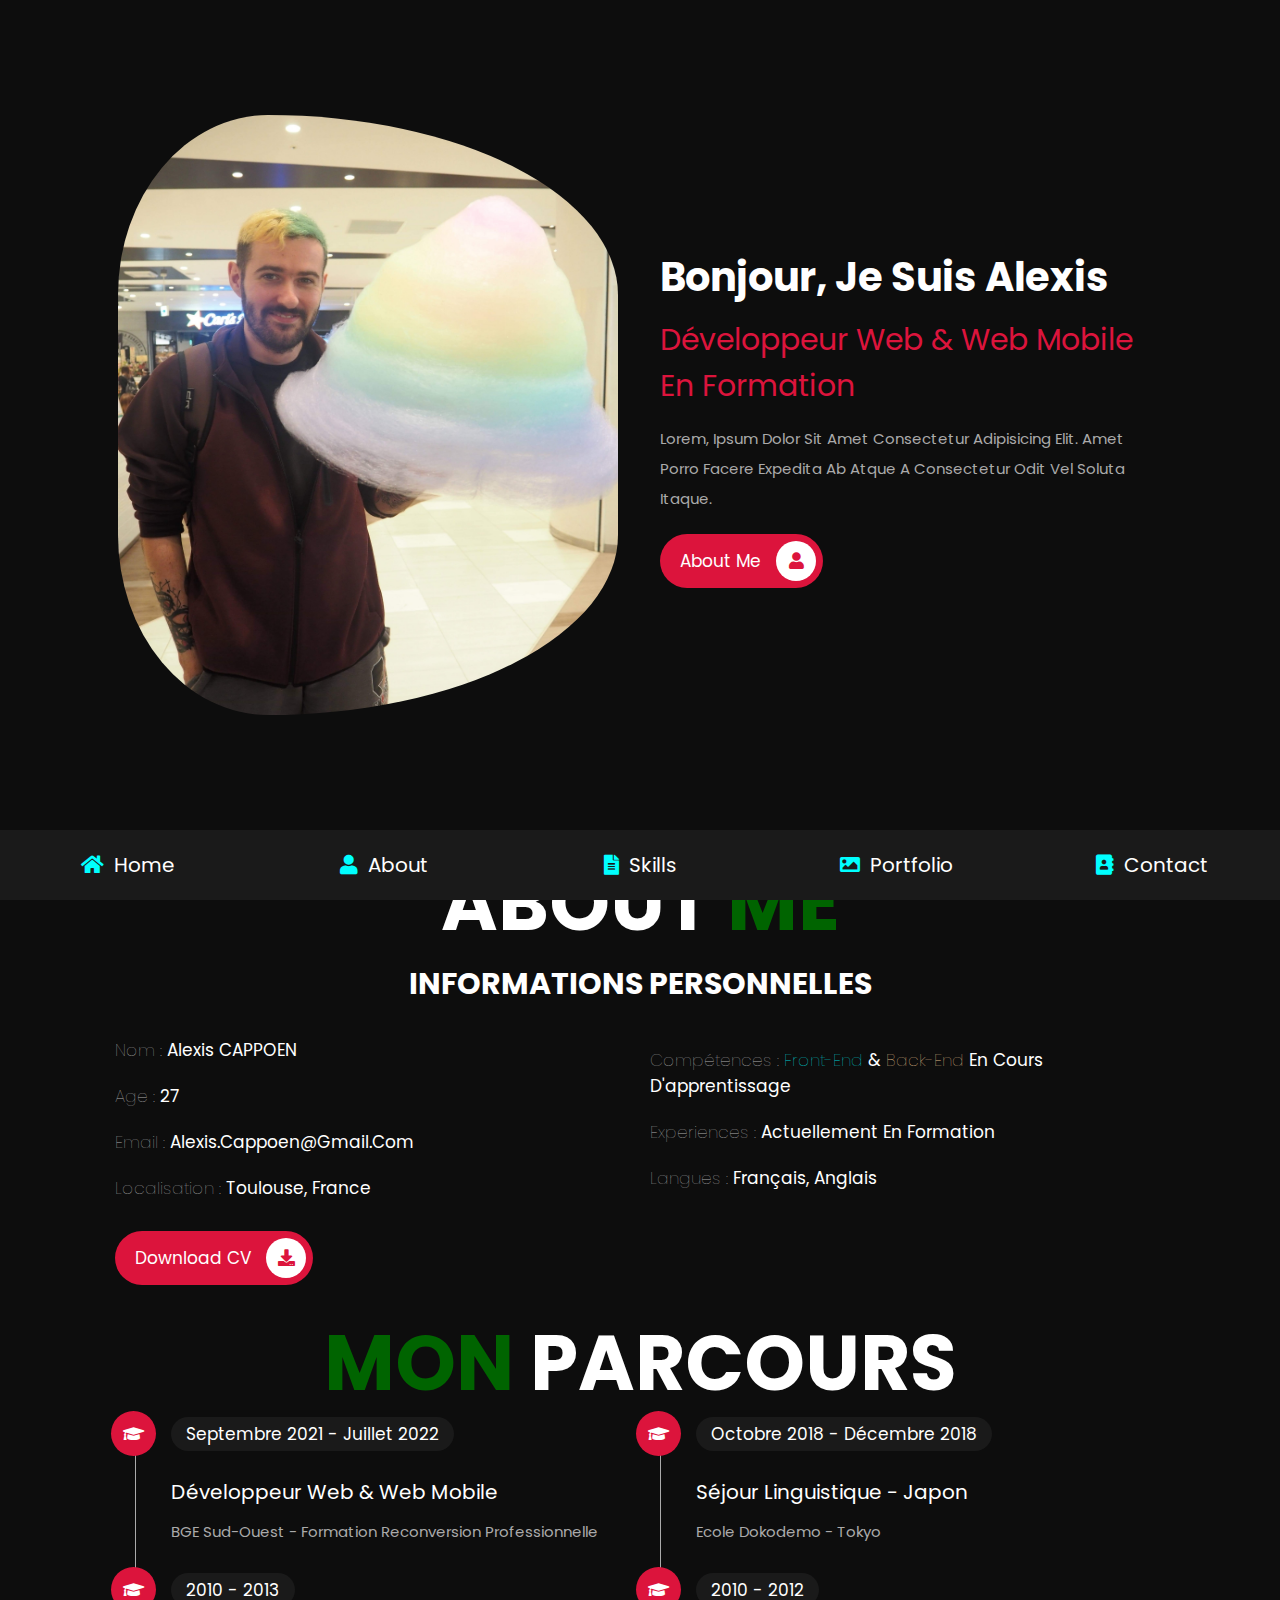
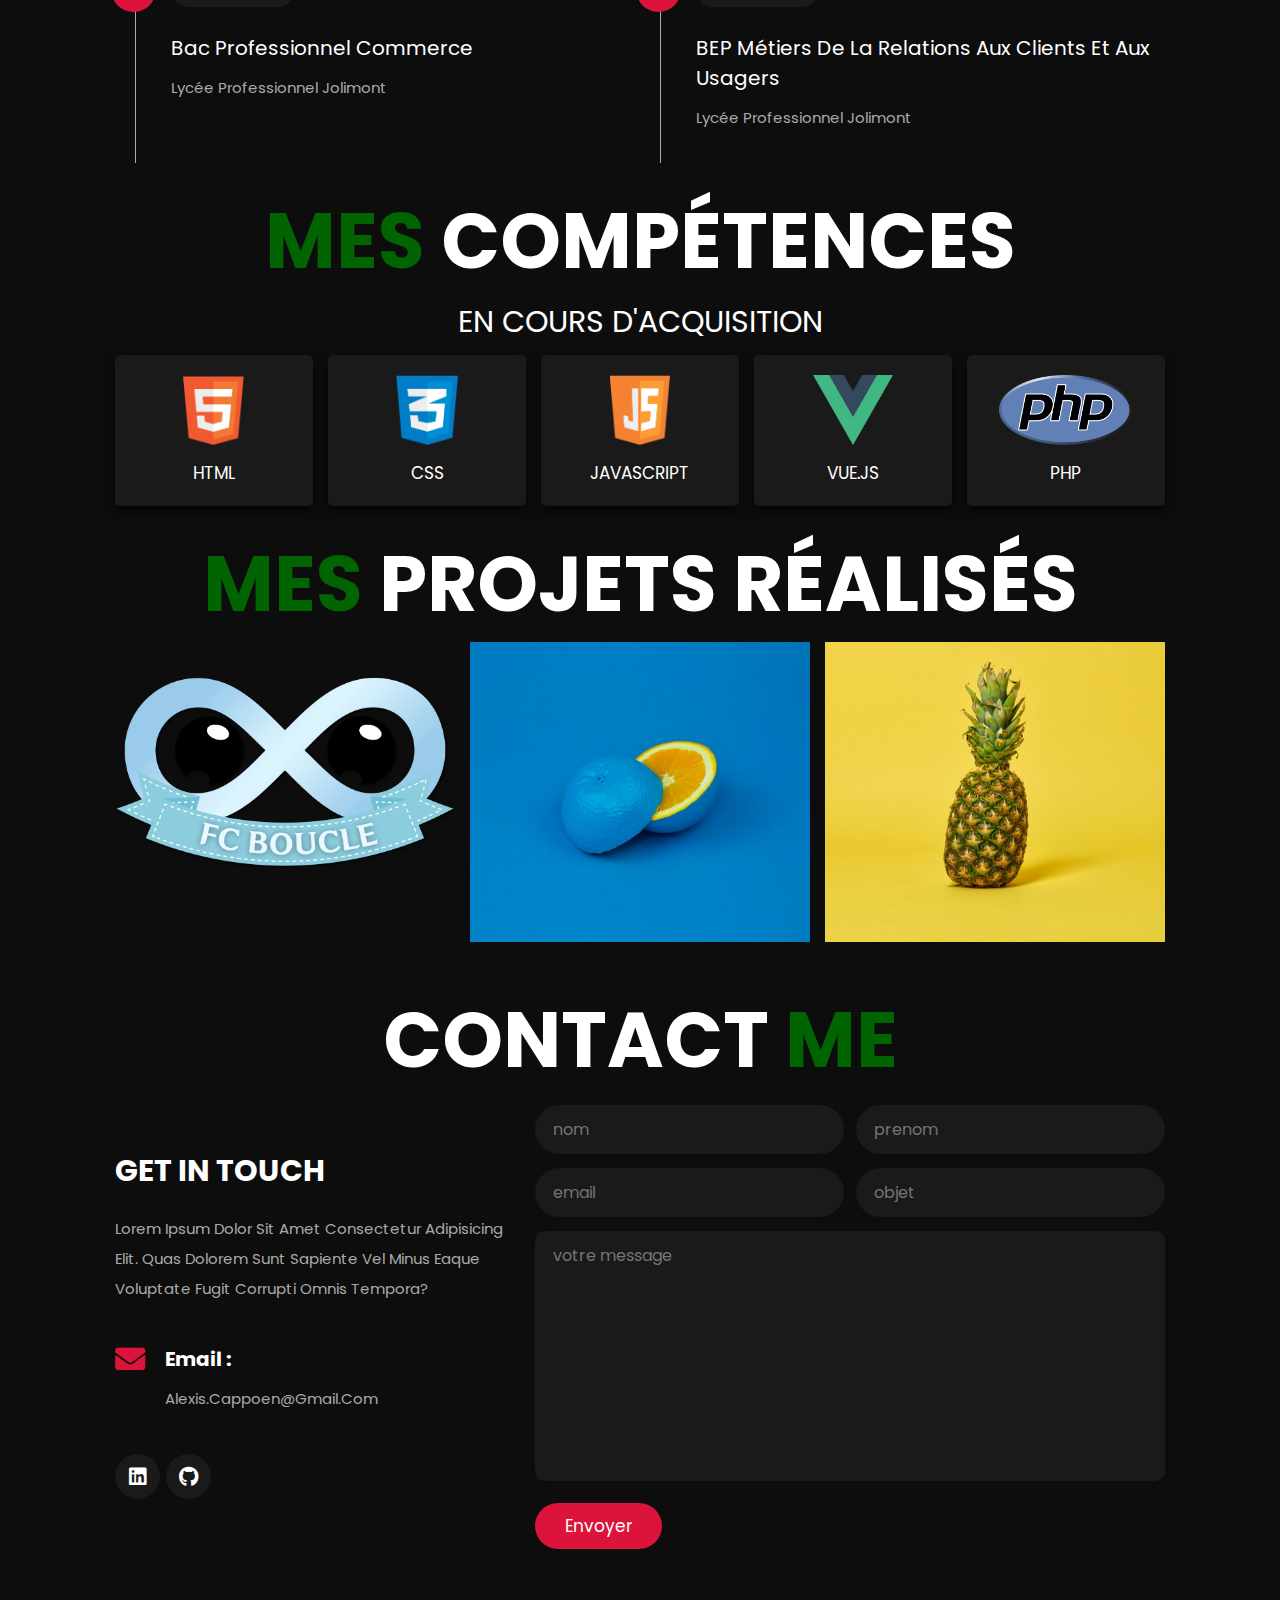
==== index.html @ 6243750a "index" ====
<!DOCTYPE html>
<html lang="en">
<head>
    <meta charset="UTF-8">
    <meta http-equiv="X-UA-Compatible" content="IE=edge">
    <meta name="viewport" content="width=device-width, initial-scale=1.0">
    <title>Alexis CAPPOEN</title>

    <!-- font awesome cdn  -->
    <link rel="stylesheet" href="https://cdnjs.cloudflare.com/ajax/libs/font-awesome/5.15.4/css/all.min.css">

    <!-- css link -->
    <link rel="stylesheet" href="css/style.css">



</head>
<body>
    
<!-- navbar section debut  -->

<nav class="navbar">
    <a href="home.html"> <i class="fas fa-home"></i> <span>home</span> </a>
    <a href="#about"> <i class="fas fa-user"></i> <span>about</span> </a>
    <a href="#competences"> <i class="fas fa-file-alt"></i> <span>skills</span> </a>
    <a href="#portfolio"> <i class="fas fa-image"></i> <span>portfolio</span> </a>
    <a href="#contact"> <i class="fas fa-address-book"></i> <span>contact</span> </a>
    
</nav>

<!-- navbar section fin -->

<!-- home section debut  -->

<section class="home">

    <div class="image">
        <img src="images/profil.jpg" alt="photo de profil">
    </div>

    <div class="content">
        <h3>Bonjour, je suis Alexis</h3>
        <span>Développeur web & web mobile en formation</span>
        <p>Lorem, ipsum dolor sit amet consectetur adipisicing elit. Amet porro facere expedita ab atque a consectetur odit vel soluta itaque.</p>
        <a href="#about" class="btn"> about me <i class="fas fa-user"></i> </a>
    </div>

</section>

<!-- home section fin -->

<!-- about section debut  -->

<section id="about" class="about">

    <h1 class="heading"> about <span>me</span> </h1>

    <div class="row">

        <div class="info-container">

            <h1>Informations personnelles</h1>

            <div class="box-container">

                <div class="box">
                    <h3> <span>Nom : </span> Alexis CAPPOEN </h3>
                    <h3> <span>Age : </span> 27 </h3>
                    <h3> <span>Email : </span> alexis.cappoen@gmail.com </h3>
                    <h3> <span> Localisation : </span> Toulouse, France </h3>
                </div>

                <div class="box">                    
                    <h3> <span>Compétences : </span> <span style="color:darkturquoise">Front-end</span> & <span style="color:burlywood">Back-end</span> en cours d'apprentissage </h3>
                    <h3> <span>Experiences : </span> Actuellement en formation </h3>
                    <h3> <span>Langues : </span> Français, Anglais </h3>
                </div>

            </div>

            <a download="" href="/pdf/Alexis-CV.pdf" class="btn"> download CV <i class="fas fa-download"></i> </a>

        </div>



    </div>

</section>

<!-- about section fin -->


<!-- parcours section debut  -->

<section class="parcours">

    <h1 class="heading"> <span>Mon</span> parcours </h1>

    <div class="box-container">

        <div class="box">
            <i class="fas fa-graduation-cap"></i>
            <span>Septembre 2021 - Juillet 2022</span>
            <h3>Développeur Web & Web Mobile</h3>
            <p>BGE Sud-Ouest - Formation reconversion professionnelle</p>
        </div>
                     
        <div class="box">
            <i class="fas fa-graduation-cap"></i>
            <span>octobre 2018 - décembre 2018</span>
            <h3>séjour linguistique - japon</h3>
            <p>ecole dokodemo - tokyo</p>
        </div>

        <div class="box">
            <i class="fas fa-graduation-cap"></i>
            <span>2010 - 2013</span>
            <h3>bac professionnel commerce</h3>
            <p>lycée professionnel jolimont</p>
        </div>

        <div class="box">
            <i class="fas fa-graduation-cap"></i>
            <span>2010 - 2012</span>
            <h3>BEP métiers de la relations aux clients et aux usagers</h3>
            <p>lycée professionnel jolimont</p>
        </div>

    </div>

</section>

<!-- parcours section fin -->

<!-- competences section debut  -->

<section id="competences" class="skills">

    <h1 class="heading"> <span>Mes</span> Compétences</h1>
    <p class="p_skills">En cours d'acquisition</p>
    <div class="box-container">
        <div class="box">
            <img src="images/icon-1.png">
            <h3>html</h3>
        </div>
        <div class="box">
            <img src="images/icon-2.png">
            <h3>css</h3>
        </div>
        <div class="box">
            <img src="images/icon-3.png">
            <h3>javascript</h3>
        </div>
        <div class="box">
            <img src="images/vue.png">
            <h3>vue.js</h3>
        </div>
        <div class="box">
            <img src="images/php.png">
            <h3>php</h3>
        </div>
    </div>

</section>

<!-- competences section fin -->

<!-- projets section debut  -->

<section id="portfolio" class="portfolio">

    <h1 class="heading"> <span>mes</span> projets réalisés </h1>

    <div class="box-container">

        <div class="box">
            <img src="images/FC-Boucle-2.png" alt="FC-Boucle">
            <div class="content">
                <h3>Les Saintes Boucles</h3>
                <p>Projet communautaire concernant un serveur de jeu GTA RolePlay. Projet codé en Vue.Js</p>
                <a target="_blank" href="https://lessaintesboucles.fr">voir plus</a>
            </div>
        </div>

        <div class="box">
            <img src="images/img-2.jpg" alt="">
            <div class="content">
                <h3>Exemple 02</h3>
                <p>Lorem, ipsum dolor sit amet consectetur adipisicing elit. Distinctio, praesentium.</p>
                <a href="#">Voir plus</a>
            </div>
        </div>

        <div class="box">
            <img src="images/img-3.jpg" alt="">
            <div class="content">
                <h3>Exemple 03</h3>
                <p>Lorem, ipsum dolor sit amet consectetur adipisicing elit. Distinctio, praesentium.</p>
                <a href="#">voir plus</a>
            </div>
        </div>

    

    </div>

   

</section>

<!-- projets section find -->

<!-- contact section debut  -->

<section id="contact" class="contact">

    <h1 class="heading"> contact <span>me</span> </h1>

    <div class="row">

        <div class="info-container">

            <h1>get in touch</h1>

            <p>Lorem ipsum dolor sit amet consectetur adipisicing elit. Quas dolorem sunt sapiente vel minus eaque
                voluptate fugit corrupti omnis tempora?</p>

            <div class="box-container">

                <!-- <div class="box">
                    <i class="fas fa-map"></i>
                    <div class="info">
                        <h3>adresse :</h3>
                        <p>Toulouse, France</p>
                    </div>
                </div> -->

                <div class="box">
                    <i class="fas fa-envelope"></i>
                    <div class="info">
                        <h3>email :</h3>
                        <p>alexis.cappoen@gmail.com</p>
                    </div>
                </div>

                <!-- <div class="box">
                    <i class="fas fa-phone"></i>
                    <div class="info">
                        <h3>téléphone :</h3>
                        <p>06.xx.xx.xx.xx</p>
                    </div>
                </div> -->

            </div>

            <div class="share">
                <a target="_blank" href="https://www.linkedin.com/in/alexiscappoen/" class="fab fa-linkedin"></a>
                <a target="_blank" href="https://github.com/senedea" class="fab fa-github"></a>              
            </div>

        </div>

        <!-- <form action="https://formspree.io/f/mrgjgjja" method="POST"> -->
        <form action="POST" data-netlify="true">
            

            <div class="inputBox">
                <input type="text" placeholder="nom" name="nom" required>
                <input type="text" placeholder="prenom" name="prenom" required>
            </div>

            <div class="inputBox">
                <input type="email" placeholder="email" name="email" required>
                <input type="text" placeholder="objet" name="objet" required>                
            </div>

            <textarea name="message" placeholder="votre message" cols="30" rows="10" required></textarea>           
            <div class="inputBox">
                <div data-netlify-recaptcha="true"></div>
            </div>
            <input type="submit" value="Envoyer" class="btn">

        </form>

    </div>

</section>

<!-- contact section fin -->
</body>
</html>
---- css/style.css ----
@import url("https://fonts.googleapis.com/css2?family=Poppins:wght@100;300;400;500;600;700&display=swap");

* {
  font-family: 'Poppins', sans-serif;
  margin: 0;
  padding: 0;
  -webkit-box-sizing: border-box;
  box-sizing: border-box;
  text-decoration: none;
  outline: none;
  border: none;
  text-transform: capitalize;
}

html {
  font-size: 62.5%;
  overflow-x: hidden;
}

html::-webkit-scrollbar {
  width: 1rem;
}

html::-webkit-scrollbar-track {
  background: #0d0d0d;
}

html::-webkit-scrollbar-thumb {
  background: crimson;
  border-radius: 5rem;
}

body {
  background: #0d0d0d;
  padding-bottom: 6.5rem;
}

section {
  padding: 1rem 9%;
}

.heading {
  text-align: center;
  font-size: 6vw;
  color: #fff;
  text-transform: uppercase;
}

.heading span {
  text-transform: uppercase;
  color: darkgreen;
}

.btn {
  display: inline-block;
  margin-top: 1rem;
  border-radius: 5rem;
  background: crimson;
  padding: .7rem;
  font-size: 1.7rem;
  color: #fff;
  padding-left: 2rem;
}

.btn i {
  height: 4rem;
  width: 4rem;
  line-height: 4rem;
  font-size: 1.7rem;
  text-align: center;
  background: #fff;
  color: crimson;
  border-radius: 50%;
  margin-left: 1rem;
  -webkit-transition: .2s linear;
  transition: .2s linear;
}

.btn:hover i {
  margin-left: 2rem;
}

/* NAVBAR */
.navbar {
  position: fixed;
  bottom: 0;
  left: 0;
  right: 0;
  display: -webkit-box;
  display: -ms-flexbox;
  display: flex;
  z-index: 1000;
  -webkit-box-align: end;
  -ms-flex-align: end;
  align-items: flex-end;
}

.navbar a {
  padding: 2rem;
  font-size: 2rem;
  background: #1a1a1a;
  -webkit-box-flex: 1;
  -ms-flex: 1;
  flex: 1;
  color: #fff;
  text-align: center;
  -webkit-transition: .2s linear;
  transition: .2s linear;
}

.navbar a i {
  color: cyan;
  padding-right: .5rem;
}

.navbar a:hover {
  background: rebeccapurple;
  padding-bottom: 6rem;
}

.navbar a:hover i {
  color: #fff;
}

/* HOME */
.home {
  display: -webkit-box;
  display: -ms-flexbox;
  display: flex;
  -webkit-box-align: center;
  -ms-flex-align: center;
  align-items: center;
  -ms-flex-wrap: wrap;
  flex-wrap: wrap;
  gap: 4rem;
  min-height: calc(100vh - 6.5rem);
}

.home .image {
  -webkit-box-flex: 1;
  -ms-flex: 1 1 42rem;
  flex: 1 1 42rem;
  text-align: center;
}

.home .image img {
  height: 60rem;
  width: 50rem;
  border-radius: 30% 70% 70% 30% / 30% 30% 30% 30%
}

.home .content {
  -webkit-box-flex: 1;
  -ms-flex: 1 1 42rem;
  flex: 1 1 42rem;
}

.home .content h3 {
  color: #fff;
  font-size: 4rem;
  padding-bottom: .5rem;
}

.home .content span {
  font-size: 3rem;
  color: crimson;
  padding: .5rem 0;
  display: block;
}

.home .content p {
  font-size: 1.5rem;
  color: #aaa;
  padding: 1rem 0;
  line-height: 2;
}

/* ABOUT */
.about .row {
  display: -webkit-box;
  display: -ms-flexbox;
  display: flex;
  -webkit-box-align: center;
  -ms-flex-align: center;
  align-items: center;
  -ms-flex-wrap: wrap;
  flex-wrap: wrap;
  gap: 2rem;
}

.about .row .info-container {
  -webkit-box-flex: 1;
  -ms-flex: 1 1 42rem;
  flex: 1 1 42rem;
}

.about .row .info-container h1 {
  font-size: 3rem;
  color: #fff;
  text-transform: uppercase;
  padding-bottom: 1rem;
  text-align: center;
}

.about .row .info-container .box-container {
  padding: 1rem 0;
  display: -webkit-box;
  display: -ms-flexbox;
  display: flex;
  -ms-flex-wrap: wrap;
  flex-wrap: wrap;
  gap: 2rem;
  align-items: center;
}

.about .row .info-container .box-container .box {
  -webkit-box-flex: 1;
  -ms-flex: 1 1 20rem;
  flex: 1 1 20rem;

}

.about .row .info-container .box-container .box h3 {
  font-size: 1.7rem;
  color: #fff;
  padding: 1rem 0;
  font-weight: normal;
}

.about .row .info-container .box-container .box h3 span {
  color: #aaa;
  font-weight: lighter;
}

.about .row .count-container {
  -webkit-box-flex: 1;
  -ms-flex: 1 1 42rem;
  flex: 1 1 42rem;
  display: -webkit-box;
  display: -ms-flexbox;
  display: flex;
  -ms-flex-wrap: wrap;
  flex-wrap: wrap;
  gap: 2rem;
}

.about .row .count-container .box {
  -webkit-box-flex: 1;
  -ms-flex: 1 1 20rem;
  flex: 1 1 20rem;
  padding: 3rem 4rem;
  border-radius: .5rem;
  background: #1a1a1a;
  -webkit-box-shadow: 0 0.5rem 1rem rgba(0, 0, 0, 0.7);
  box-shadow: 0 0.5rem 1rem rgba(0, 0, 0, 0.7);
}

.about .row .count-container .box h3 {
  font-size: 5rem;
  color: crimson;
}

.about .row .count-container .box p {
  font-size: 2rem;
  color: #aaa;
}

/* COMPETENCES */
.p_skills {
  font-size: 3rem;
  color: #fff;
  text-transform: uppercase;
  padding-bottom: 1rem;
  text-align: center;
}

.skills .box-container {
  display: -ms-grid;
  display: grid;
  -ms-grid-columns: (minmax(16rem, 1fr))[auto-fit];
  grid-template-columns: repeat(auto-fit, minmax(16rem, 1fr));
  gap: 1.5rem;
}

.skills .box-container .box {
  padding: 2rem;
  text-align: center;
  -webkit-box-shadow: 0 0.5rem 1rem rgba(0, 0, 0, 0.7);
  box-shadow: 0 0.5rem 1rem rgba(0, 0, 0, 0.7);
  border-radius: .5rem;
  background: #1a1a1a;
}

.skills .box-container .box:hover {
  background: #fff;
}

.skills .box-container .box:hover h3 {
  color: #0d0d0d;
}

.skills .box-container .box img {
  height: 7rem;
  margin-bottom: 1rem;
}

.skills .box-container .box h3 {
  color: #fff;
  font-size: 1.7rem;
  font-weight: normal;
  text-transform: uppercase;
}

/* PARCOURS */
.parcours .box-container {
  display: -webkit-box;
  display: -ms-flexbox;
  display: flex;
  -ms-flex-wrap: wrap;
  flex-wrap: wrap;
}

.parcours .box-container .box {
  -webkit-box-flex: 1;
  -ms-flex: 1 1 40rem;
  flex: 1 1 40rem;
  margin-left: 2rem;
  padding-top: 0;
  padding-bottom: 0;
  padding-left: 3.5rem;
  padding-bottom: 3rem;
  border-left: 0.1rem solid #aaa;
  position: relative;
}

.parcours .box-container .box i {
  height: 4.5rem;
  width: 4.5rem;
  line-height: 4.5rem;
  font-size: 1.7rem;
  border-radius: 50%;
  background: crimson;
  color: #fff;
  text-align: center;
  position: absolute;
  top: -1rem;
  left: -2.5rem;
}

.parcours .box-container .box span {
  font-size: 1.7rem;
  color: #fff;
  border-radius: 5rem;
  padding: .5rem 1.5rem;
  background: #1a1a1a;
}

.parcours .box-container .box h3 {
  font-size: 2rem;
  padding: 1rem 0;
  color: #fff;
  padding-top: 3rem;
  font-weight: normal;
}

.parcours .box-container .box p {
  font-size: 1.5rem;
  color: #aaa;
  line-height: 2;
}

/* PORTFOLIO */
.portfolio {
  text-align: center;
}

.portfolio .box-container {
  display: -ms-grid;
  display: grid;
  -ms-grid-columns: (minmax(31rem, 1fr))[auto-fit];
  grid-template-columns: repeat(auto-fit, minmax(31rem, 1fr));
  gap: 1.5rem;
  margin-bottom: 2rem;
}

.portfolio .box-container .box {
  height: 30rem;
  overflow: hidden;
  position: relative;
}

.portfolio .box-container .box:hover .content {
  -webkit-transform: translateY(0%);
  transform: translateY(0%);
}

.portfolio .box-container .box img {
  height: 100%;
  width: 100%;
  -o-object-fit: cover;
  object-fit: cover;
}

.portfolio .box-container .box .content {
  position: absolute;
  top: 0;
  left: 0;
  height: 100%;
  width: 100%;
  background: #1a1a1a;
  display: -webkit-box;
  display: -ms-flexbox;
  display: flex;
  -webkit-box-orient: vertical;
  -webkit-box-direction: normal;
  -ms-flex-flow: column;
  flex-flow: column;
  -webkit-box-align: center;
  -ms-flex-align: center;
  align-items: center;
  -webkit-box-pack: center;
  -ms-flex-pack: center;
  justify-content: center;
  padding: 2rem;
  -webkit-transform: translateY(-100%);
  transform: translateY(-100%);
  -webkit-transition: .2s linear;
  transition: .2s linear;
}

.portfolio .box-container .box .content h3 {
  font-size: 2.5rem;
  color: #fff;
  text-transform: uppercase;
  font-weight: normal;
}

.portfolio .box-container .box .content p {
  padding: 1rem 0;
  font-size: 1.5rem;
  line-height: 2;
  color: #aaa;
}

.portfolio .box-container .box .content a {
  font-size: 2rem;
  color: crimson;
}

.portfolio .box-container .box .content a:hover {
  color: #fff;
}

/* CONTACT */

.contact .row {
  display: -webkit-box;
  display: -ms-flexbox;
  display: flex;
  -webkit-box-align: center;
  -ms-flex-align: center;
  align-items: center;
  -ms-flex-wrap: wrap;
  flex-wrap: wrap;
  gap: 2rem;
}

.contact .row .info-container {
  width: 40rem;
}

.contact .row .info-container h1 {
  font-size: 3rem;
  text-transform: uppercase;
  color: #fff;
  padding-bottom: 1rem;
}

.contact .row .info-container p {
  font-size: 1.5rem;
  line-height: 2;
  color: #aaa;
  padding: 1rem 0;
}

.contact .row .info-container .box-container {
  padding: 2rem 0;
}

.contact .row .info-container .box-container .box {
  display: -webkit-box;
  display: -ms-flexbox;
  display: flex;
  gap: 2rem;
  padding: 1rem 0;
}

.contact .row .info-container .box-container .box i {
  font-size: 3rem;
  color: crimson;
}

.contact .row .info-container .box-container .box h3 {
  font-size: 2rem;
  color: #fff;
}

.contact .row .info-container .share a {
  font-size: 2rem;
  height: 4.5rem;
  width: 4.5rem;
  line-height: 4.5rem;
  border-radius: 50%;
  background: #1a1a1a;
  color: #fff;
  text-align: center;
  margin-right: .3rem;
}

.contact .row .info-container .share a:hover {
  background: crimson;
}

.contact .row form {
  -webkit-box-flex: 1;
  -ms-flex: 1 1 42rem;
  flex: 1 1 42rem;
}

.contact .row form .inputBox {
  display: -webkit-box;
  display: -ms-flexbox;
  display: flex;
  -ms-flex-wrap: wrap;
  flex-wrap: wrap;
  -webkit-box-pack: justify;
  -ms-flex-pack: justify;
  justify-content: space-between;
}

.contact .row form .inputBox input {
  width: 49%;
}

.contact .row form .inputBox input,
.contact .row form textarea {
  border-radius: 5rem;
  padding: 1.2rem 1.8rem;
  font-size: 1.6rem;
  color: #fff;
  text-transform: none;
  margin: .7rem 0;
  background: #1a1a1a;
}

.contact .row form textarea {
  width: 100%;
  border-radius: 1rem;
  resize: none;
  height: 25rem;
}

.contact .row form .btn {
  padding: 1rem 3rem;
  cursor: pointer;
}

.contact .row form .btn:hover {
  background: #fff;
  color: #0d0d0d;
}

@media (max-width: 1200px) {
  html {
    font-size: 55%;
  }

  section {
    padding: 3rem 2rem;
  }
}

@media (max-width: 768px) {
  .heading {
    font-size: 12vw;
  }

  .navbar a i {
    padding: 0;
  }

  .navbar a span {
    display: none;
  }

  .navbar a:hover {
    padding-bottom: 2rem;
  }

  .home {
    text-align: center;
    gap: 2rem;
  }

  .home .image img {
    height: 30rem;
    width: 30rem;
  }

  .home .content h3 {
    font-size: 3rem;
  }

  .home .content span {
    font-size: 2.5rem;
  }

  .contact .row form .inputBox input {
    width: 100%;
    margin-bottom: 1rem;
  }
}

@media (max-width: 450px) {
  html {
    font-size: 50%;
  }
}
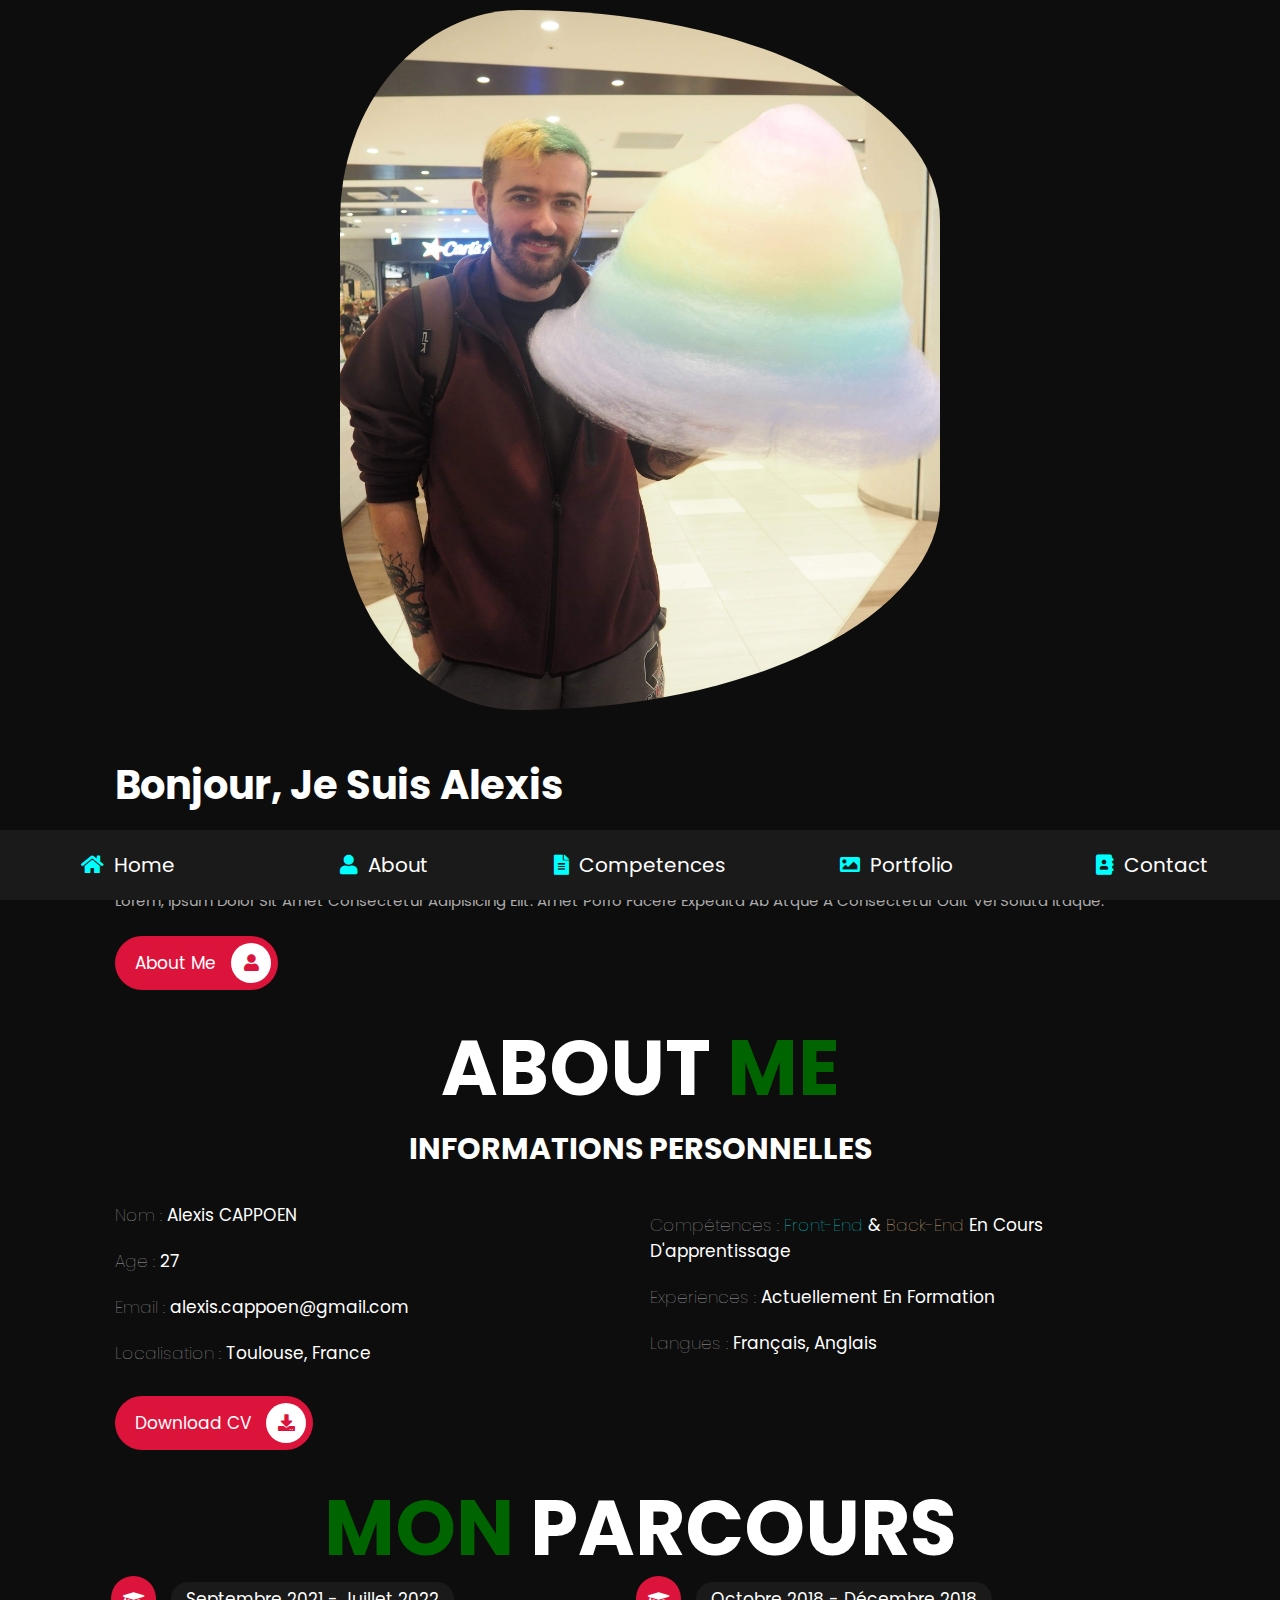
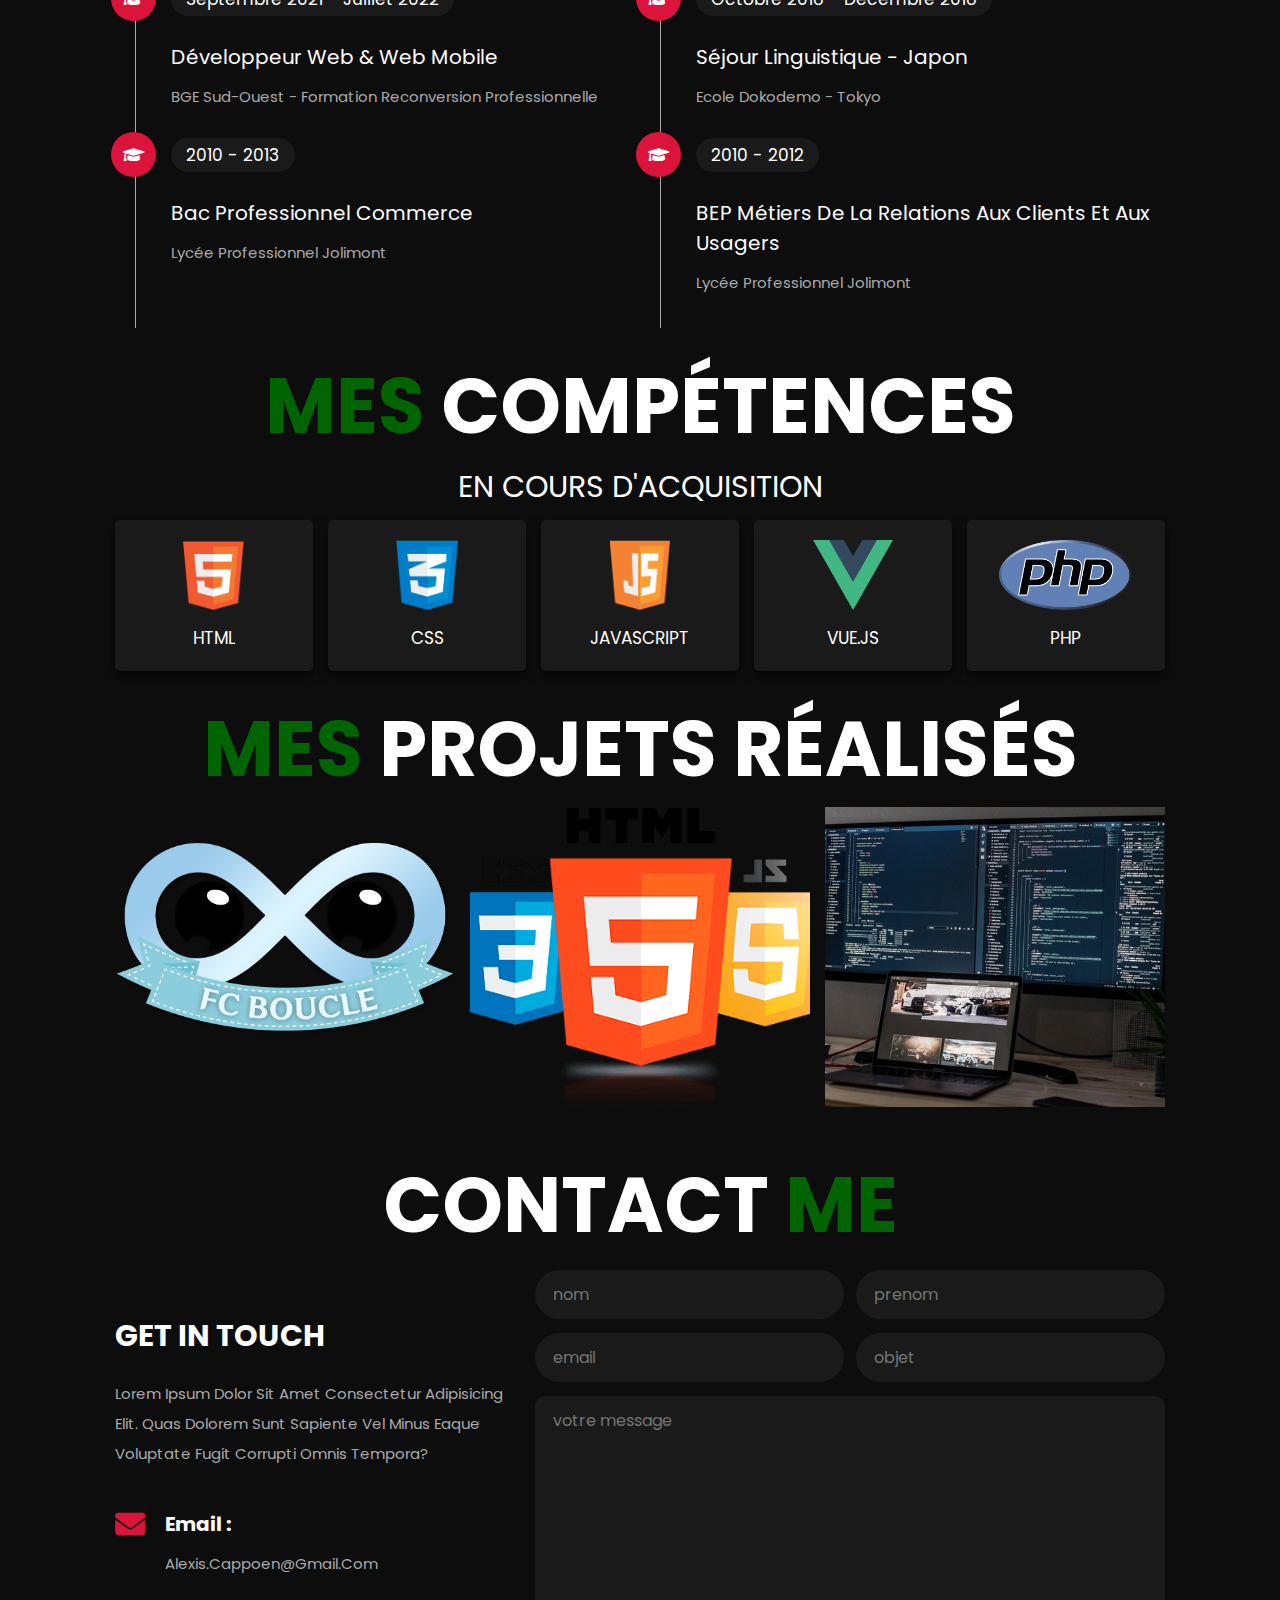
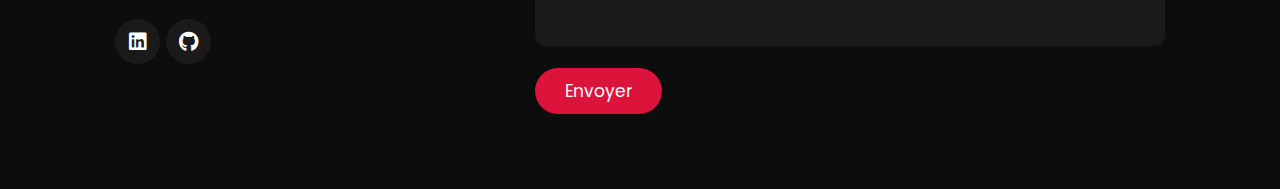
==== commit 8da2abd8: "edition" ====
--- a/index.html
+++ b/index.html
@@ -20,9 +20,9 @@
 <!-- navbar section debut  -->
 
 <nav class="navbar">
-    <a href="home.html"> <i class="fas fa-home"></i> <span>home</span> </a>
+    <a href="index.html"> <i class="fas fa-home"></i> <span>home</span> </a>
     <a href="#about"> <i class="fas fa-user"></i> <span>about</span> </a>
-    <a href="#competences"> <i class="fas fa-file-alt"></i> <span>skills</span> </a>
+    <a href="#competences"> <i class="fas fa-file-alt"></i> <span>Competences</span> </a>
     <a href="#portfolio"> <i class="fas fa-image"></i> <span>portfolio</span> </a>
     <a href="#contact"> <i class="fas fa-address-book"></i> <span>contact</span> </a>
     
@@ -66,7 +66,7 @@
                 <div class="box">
                     <h3> <span>Nom : </span> Alexis CAPPOEN </h3>
                     <h3> <span>Age : </span> 27 </h3>
-                    <h3> <span>Email : </span> alexis.cappoen@gmail.com </h3>
+                    <h3> <span>Email : </span> <span class="mail"> alexis.cappoen@gmail.com </span> </h3>
                     <h3> <span> Localisation : </span> Toulouse, France </h3>
                 </div>
 
@@ -177,27 +177,27 @@
         <div class="box">
             <img src="images/FC-Boucle-2.png" alt="FC-Boucle">
             <div class="content">
-                <h3>Les Saintes Boucles</h3>
+                <h3>Les Saintes Boucles VueJS</h3>
                 <p>Projet communautaire concernant un serveur de jeu GTA RolePlay. Projet codé en Vue.Js</p>
-                <a target="_blank" href="https://lessaintesboucles.fr">voir plus</a>
-            </div>
-        </div>
-
-        <div class="box">
-            <img src="images/img-2.jpg" alt="">
+                <a target="_blank" href="https://lessaintesboucles.fr">voir projet</a>
+            </div>
+        </div>
+
+        <div class="box">
+            <img src="images/htmlcss.png" alt="">
             <div class="content">
-                <h3>Exemple 02</h3>
-                <p>Lorem, ipsum dolor sit amet consectetur adipisicing elit. Distinctio, praesentium.</p>
-                <a href="#">Voir plus</a>
-            </div>
-        </div>
-
-        <div class="box">
-            <img src="images/img-3.jpg" alt="">
+                <h3>Saintes Boucles original HTML</h3>
+                <p>Projet originel du site Les Saintes Boucles, codé ici en HTML et CSS basique</p>
+                <a target="_blank" href="https://github.com/Senedea/SaintesBoucles">Voir projet</a>
+            </div>
+        </div>
+
+        <div class="box">
+            <img src="images/BMn.jpg" alt="">
             <div class="content">
-                <h3>Exemple 03</h3>
-                <p>Lorem, ipsum dolor sit amet consectetur adipisicing elit. Distinctio, praesentium.</p>
-                <a href="#">voir plus</a>
+                <h3>Mon Portfolio</h3>
+                <p>Ce portfolio, codé en HTML et CSS</p>
+                <a href="https://github.com/Senedea/portfolionetlify">voir projet</a>
             </div>
         </div>
 
--- a/css/style.css
+++ b/css/style.css
@@ -144,8 +144,8 @@
 }
 
 .home .image img {
-  height: 60rem;
-  width: 50rem;
+  height: 70rem;
+  width: 60rem;
   border-radius: 30% 70% 70% 30% / 30% 30% 30% 30%
 }
 
@@ -230,6 +230,15 @@
 .about .row .info-container .box-container .box h3 span {
   color: #aaa;
   font-weight: lighter;
+}
+
+.about .row .info-container .box-container .box .mail {
+  text-transform: none;
+  font-size: 1.7rem;
+  color: #fff;
+  padding: 1rem 0;
+  font-weight: normal;
+
 }
 
 .about .row .count-container {
@@ -485,6 +494,7 @@
 
 .contact .row .info-container .box-container {
   padding: 2rem 0;
+  
 }
 
 .contact .row .info-container .box-container .box {
@@ -493,6 +503,7 @@
   display: flex;
   gap: 2rem;
   padding: 1rem 0;
+  
 }
 
 .contact .row .info-container .box-container .box i {
@@ -603,8 +614,8 @@
   }
 
   .home .image img {
-    height: 30rem;
-    width: 30rem;
+    height: 50rem;
+    width: 45rem;
   }
 
   .home .content h3 {
@@ -625,5 +636,4 @@
   html {
     font-size: 50%;
   }
-}
-
+}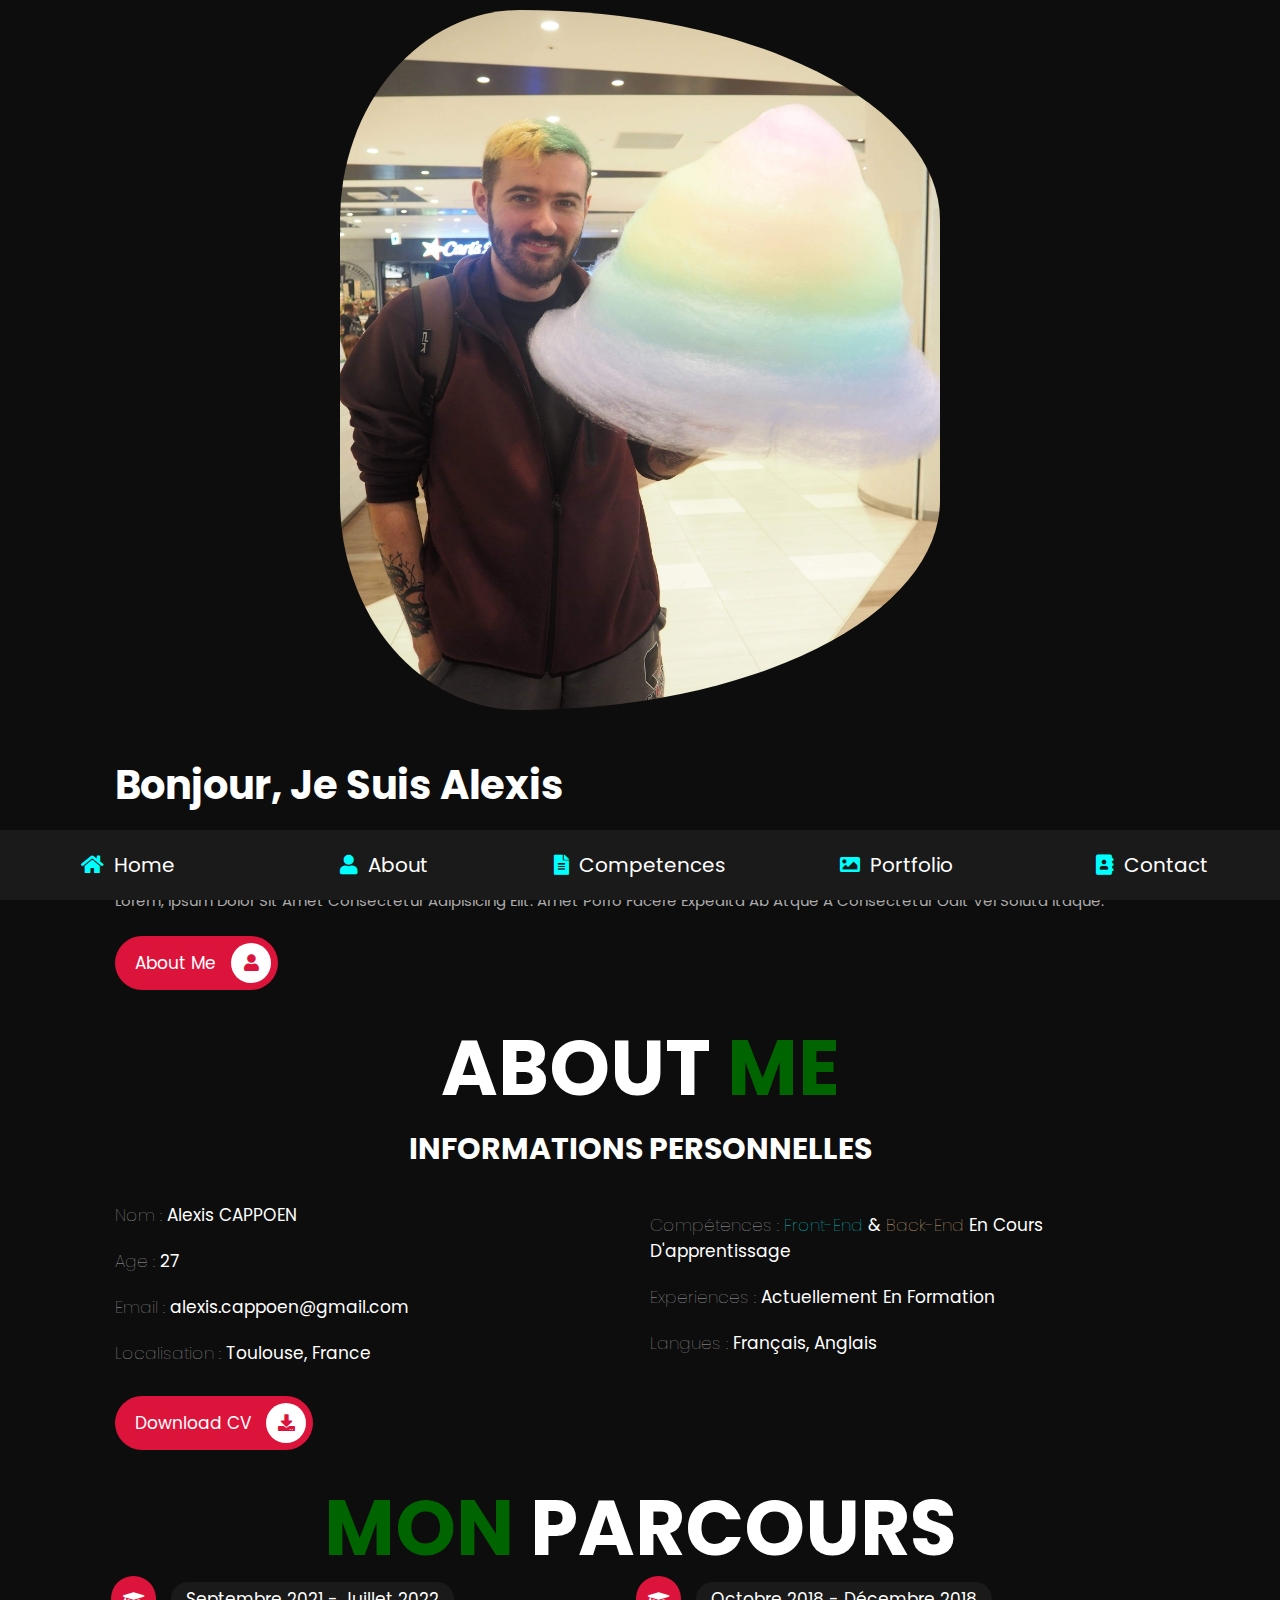
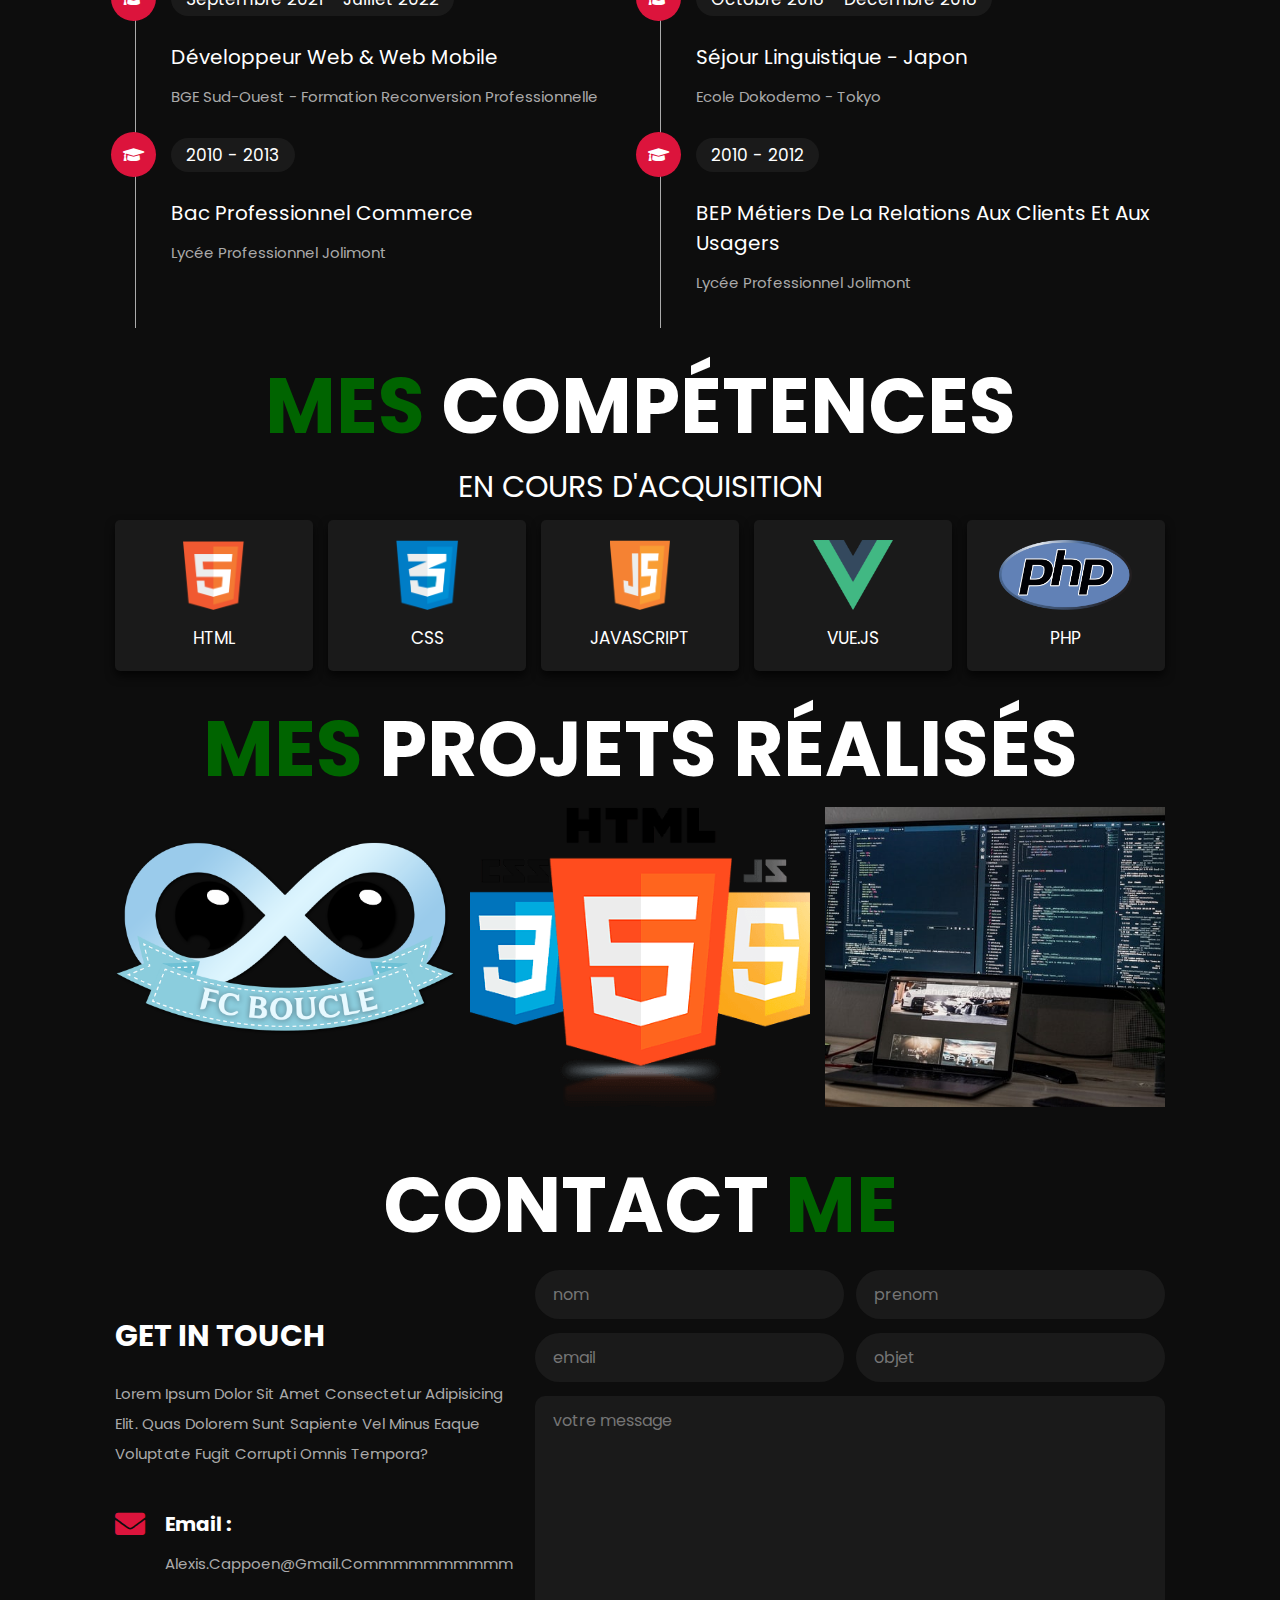
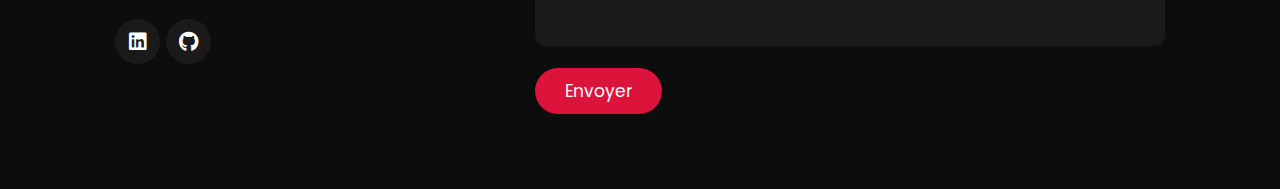
==== commit 2f76475b: "test" ====
--- a/index.html
+++ b/index.html
@@ -240,7 +240,7 @@
                     <i class="fas fa-envelope"></i>
                     <div class="info">
                         <h3>email :</h3>
-                        <p>alexis.cappoen@gmail.com</p>
+                        <p>alexis.cappoen@gmail.commmmmmmmmm</p>
                     </div>
                 </div>
 
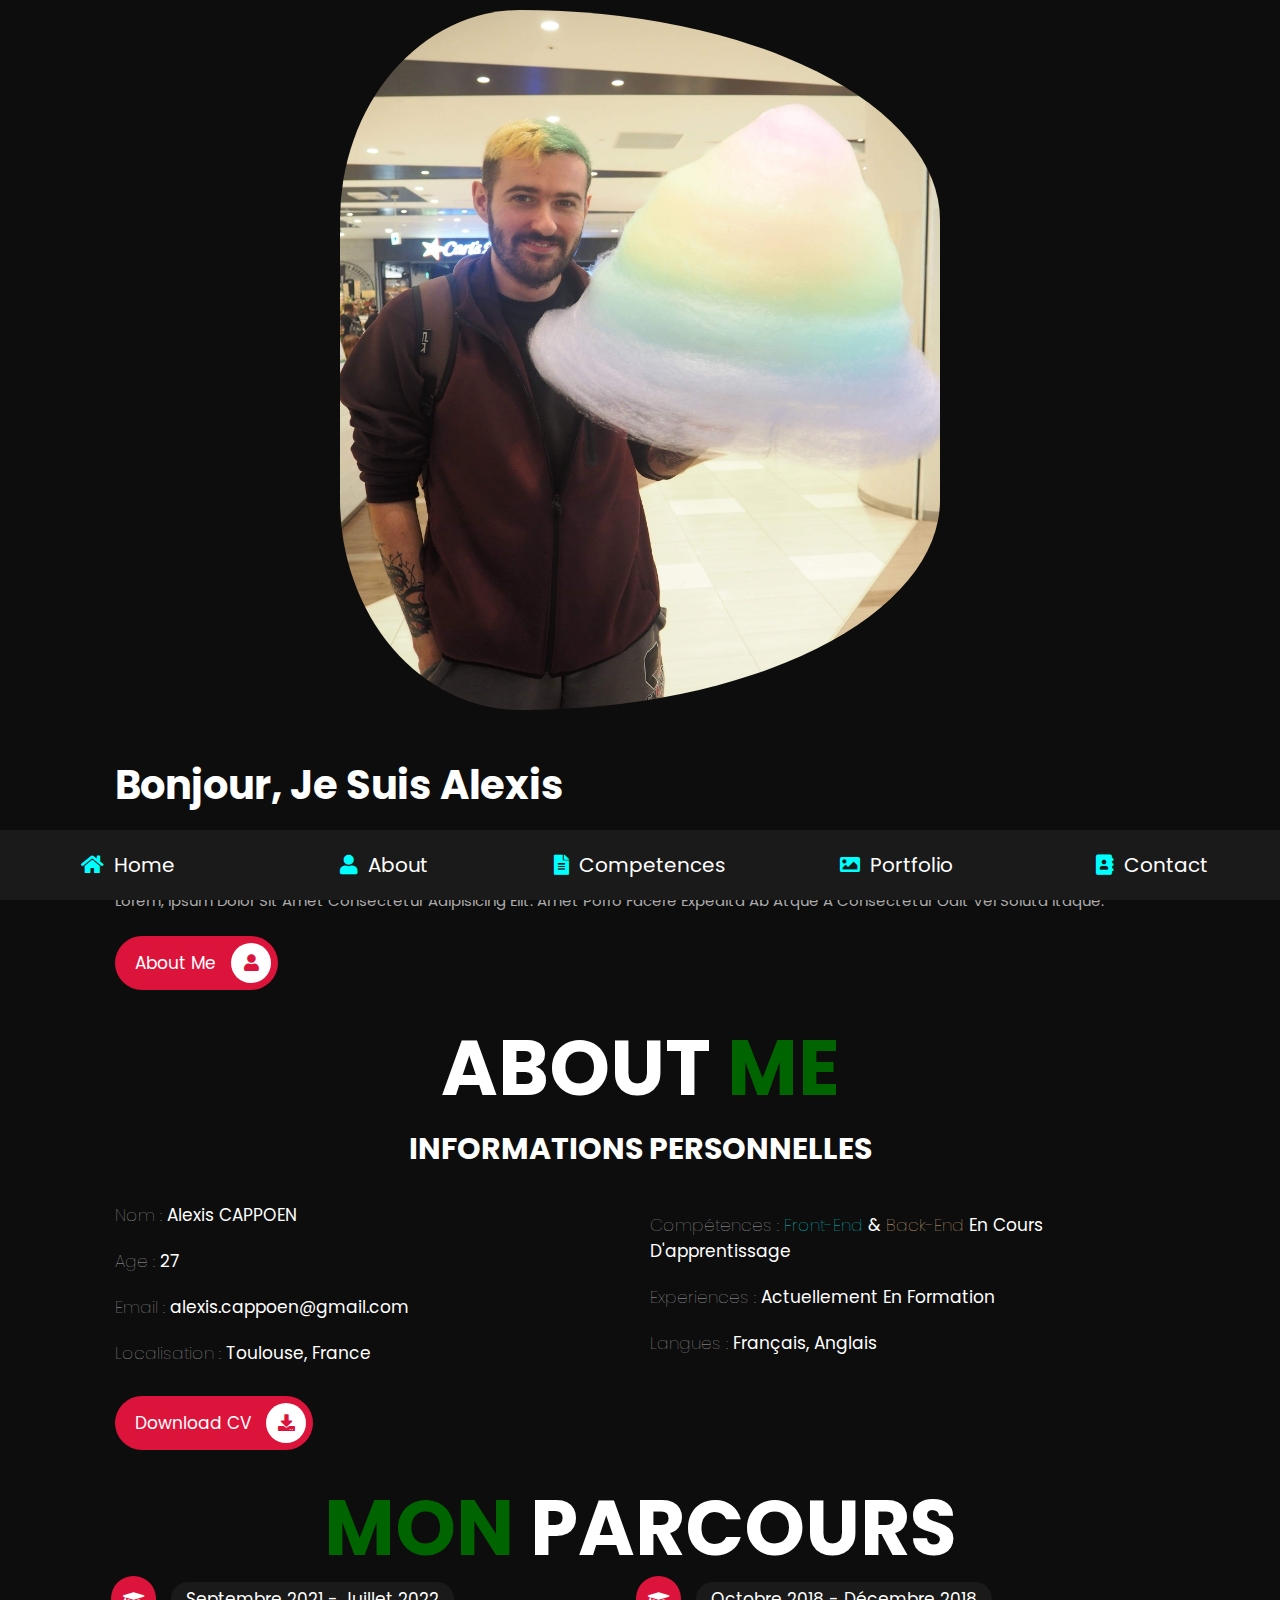
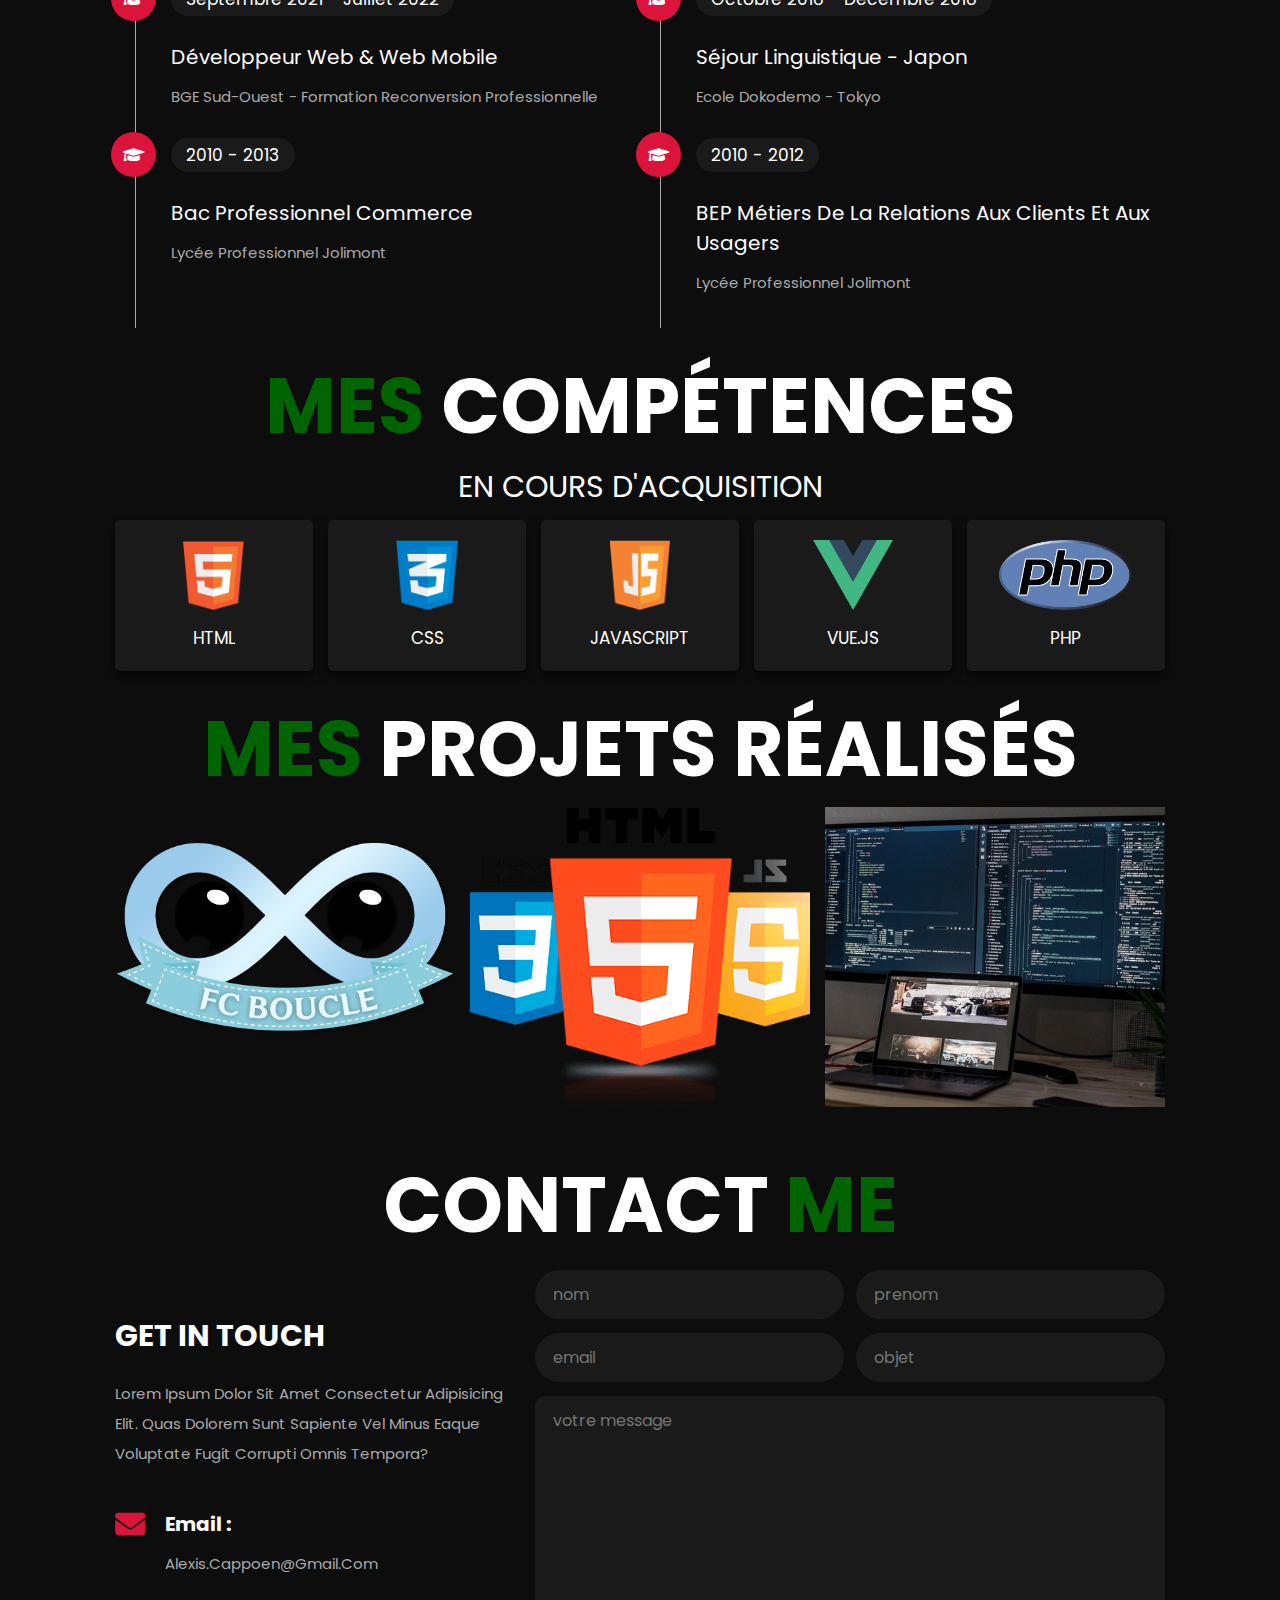
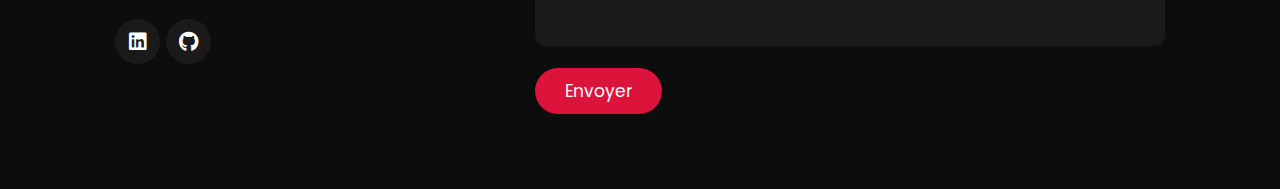
==== commit 34078b4e: "change" ====
--- a/index.html
+++ b/index.html
@@ -240,7 +240,7 @@
                     <i class="fas fa-envelope"></i>
                     <div class="info">
                         <h3>email :</h3>
-                        <p>alexis.cappoen@gmail.commmmmmmmmm</p>
+                        <p>alexis.cappoen@gmail.com</p>
                     </div>
                 </div>
 
